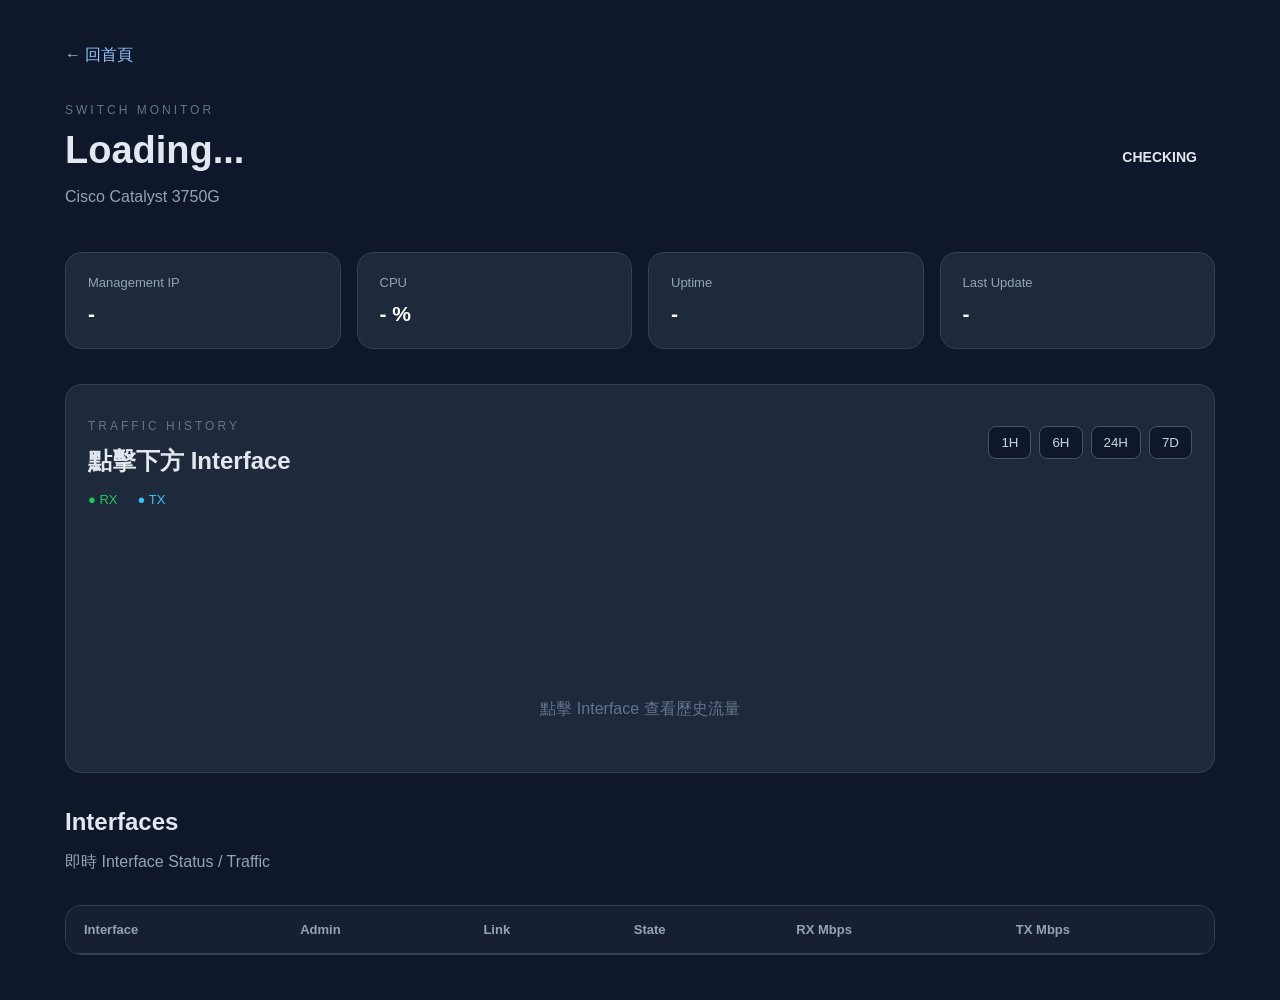
==== templates/monitor.html @ f127161b "Initial Cisco monitor version" ====
<!DOCTYPE html>

<html lang="zh-Hant">

<head>

    <meta charset="UTF-8">

    <meta
        name="viewport"
        content="width=device-width, initial-scale=1.0"
    >

    <title>
        Cisco Monitor
    </title>

    <link
        rel="stylesheet"
        href="/static/style.css"
    >

</head>


<body>

<div class="container">


    <!-- ====================================================
         Back
         ==================================================== -->

    <a
        class="back-link"
        href="/"
    >
        ← 回首頁
    </a>



    <!-- ====================================================
         Switch Header
         ==================================================== -->

    <div class="monitor-header">

        <div>

            <p class="small-title">
                SWITCH MONITOR
            </p>

            <h1 id="hostname">
                Loading...
            </h1>

            <p>
                Cisco Catalyst 3750G
            </p>

        </div>


        <div
            id="status"
            class="status-badge"
        >
            CHECKING
        </div>

    </div>



    <!-- ====================================================
         Switch Metrics
         ==================================================== -->

    <div class="metrics">


        <div class="metric-card">

            <span>
                Management IP
            </span>

            <strong id="ip">
                -
            </strong>

        </div>


        <div class="metric-card">

            <span>
                CPU
            </span>

            <strong>

                <span id="cpu">
                    -
                </span>

                %

            </strong>

        </div>


        <div class="metric-card">

            <span>
                Uptime
            </span>

            <strong id="uptime">
                -
            </strong>

        </div>


        <div class="metric-card">

            <span>
                Last Update
            </span>

            <strong id="last-update">
                -
            </strong>

        </div>


    </div>



    <!-- ====================================================
         Traffic History
         ==================================================== -->

    <div class="chart-card">


        <div class="chart-header">


            <div>

                <p class="small-title">
                    TRAFFIC HISTORY
                </p>

                <h2 id="chart-interface">

                    點擊下方 Interface

                </h2>

            </div>


            <div class="range-buttons">

                <button
                    onclick="changeRange(3600)"
                >
                    1H
                </button>

                <button
                    onclick="changeRange(21600)"
                >
                    6H
                </button>

                <button
                    onclick="changeRange(86400)"
                >
                    24H
                </button>

                <button
                    onclick="changeRange(604800)"
                >
                    7D
                </button>

            </div>


        </div>



        <div class="chart-legend">

            <span class="legend-rx">
                ● RX
            </span>

            <span class="legend-tx">
                ● TX
            </span>

        </div>



        <canvas
            id="traffic-chart"
        ></canvas>


        <div
            id="chart-message"
            class="chart-message"
        >
            點擊 Interface 查看歷史流量
        </div>


    </div>



    <!-- ====================================================
         Interface
         ==================================================== -->

    <div class="section-header">

        <div>

            <h2>
                Interfaces
            </h2>

            <p>
                即時 Interface Status / Traffic
            </p>

        </div>

    </div>



    <div class="interface-card">

        <table>

            <thead>

                <tr>

                    <th>
                        Interface
                    </th>

                    <th>
                        Admin
                    </th>

                    <th>
                        Link
                    </th>

                    <th>
                        State
                    </th>

                    <th>
                        RX Mbps
                    </th>

                    <th>
                        TX Mbps
                    </th>

                </tr>

            </thead>


            <tbody id="interface-table">

            </tbody>

        </table>

    </div>


</div>



<script>


// ============================================================
// 目前選擇的 Interface
// ============================================================

let selectedInterfaceIndex = null;

let selectedInterfaceName = null;


// 預設圖表看最近 1 小時
let selectedRange = 3600;


// ============================================================
// Monitor Update
// ============================================================

async function updateMonitor() {

    try {

        const response =
            await fetch(
                "/api/monitor"
            );


        if (!response.ok) {

            throw new Error(
                "Monitor API failed"
            );

        }


        const data =
            await response.json();


        const sw =
            data.switch;


        // ----------------------------------------------------
        // Switch 基本資料
        // ----------------------------------------------------

        document
            .getElementById(
                "hostname"
            )
            .textContent =
                sw.hostname
                ?? "Unknown";


        document
            .getElementById(
                "ip"
            )
            .textContent =
                sw.ip
                ?? "-";


        document
            .getElementById(
                "cpu"
            )
            .textContent =
                sw.cpu
                ?? "-";


        document
            .getElementById(
                "uptime"
            )
            .textContent =
                sw.uptime
                ?? "-";


        // ----------------------------------------------------
        // Last Update
        // ----------------------------------------------------

        if (data.last_update) {

            document
                .getElementById(
                    "last-update"
                )
                .textContent =
                    new Date(
                        data.last_update
                        * 1000
                    )
                    .toLocaleTimeString();

        }


        // ----------------------------------------------------
        // Switch Status
        // ----------------------------------------------------

        const switchStatus =
            document
            .getElementById(
                "status"
            );


        if (sw.online) {

            switchStatus.textContent =
                "ONLINE";

            switchStatus.className =
                "status-badge online-badge";

        }

        else {

            switchStatus.textContent =
                "OFFLINE";

            switchStatus.className =
                "status-badge offline-badge";

        }


        // ----------------------------------------------------
        // Interface Table
        // ----------------------------------------------------

        const table =
            document
            .getElementById(
                "interface-table"
            );


        table.innerHTML =
            "";


        data.interfaces.forEach(
            function(interface) {


                const row =
                    document.createElement(
                        "tr"
                    );


                row.className =
                    "clickable-row";


                // 點擊 Port
                row.onclick =
                    function() {

                        selectedInterfaceIndex =
                            interface.index;


                        selectedInterfaceName =
                            interface.name;


                        loadHistory();

                    };


                // Interface
                addCell(
                    row,
                    interface.name
                );


                // Admin
                const adminCell =
                    addCell(
                        row,
                        interface.admin_status
                    );


                if (
                    interface.admin_status
                    === "UP"
                ) {

                    adminCell.className =
                        "interface-up";

                }

                else {

                    adminCell.className =
                        "interface-down";

                }


                // Link
                const linkCell =
                    addCell(
                        row,
                        interface.oper_status
                    );


                if (
                    interface.oper_status
                    === "UP"
                ) {

                    linkCell.className =
                        "interface-up";

                }

                else {

                    linkCell.className =
                        "interface-down";

                }


                // State
                const stateCell =
                    addCell(
                        row,
                        interface.state
                    );


                if (
                    interface.state
                    === "ONLINE"
                ) {

                    stateCell.className =
                        "interface-up";

                }

                else if (
                    interface.state
                    === "SHUTDOWN"
                ) {

                    stateCell.className =
                        "interface-shutdown";

                }

                else {

                    stateCell.className =
                        "interface-nolink";

                }


                // RX
                addCell(
                    row,
                    Number(
                        interface.rx_mbps
                    ).toFixed(3)
                );


                // TX
                addCell(
                    row,
                    Number(
                        interface.tx_mbps
                    ).toFixed(3)
                );


                table.appendChild(
                    row
                );

            }
        );

    }

    catch (error) {

        console.error(
            "Monitor Error:",
            error
        );

    }

}


// ============================================================
// Add Cell
// ============================================================

function addCell(
    row,
    value
) {

    const cell =
        document.createElement(
            "td"
        );


    cell.textContent =
        value;


    row.appendChild(
        cell
    );


    return cell;
}


// ============================================================
// Change History Range
// ============================================================

function changeRange(
    seconds
) {

    selectedRange =
        seconds;


    if (
        selectedInterfaceIndex
        !== null
    ) {

        loadHistory();

    }

}


// ============================================================
// Load History
// ============================================================

async function loadHistory() {

    if (
        selectedInterfaceIndex
        === null
    ) {

        return;

    }


    try {

        document
            .getElementById(
                "chart-interface"
            )
            .textContent =
                selectedInterfaceName;


        const response =
            await fetch(
                "/api/history/"
                +
                selectedInterfaceIndex
                +
                "?seconds="
                +
                selectedRange
            );


        const data =
            await response.json();


        drawTrafficChart(
            data.history
        );

    }

    catch (error) {

        console.error(
            "History Error:",
            error
        );

    }

}


// ============================================================
// Draw Traffic Chart
// ============================================================

function drawTrafficChart(
    history
) {

    const canvas =
        document.getElementById(
            "traffic-chart"
        );


    const container =
        canvas.parentElement;


    // Retina / 高解析度畫布
    const pixelRatio =
        window.devicePixelRatio
        || 1;


    const width =
        container.clientWidth
        - 40;


    const height =
        320;


    canvas.width =
        width
        * pixelRatio;


    canvas.height =
        height
        * pixelRatio;


    canvas.style.width =
        width
        + "px";


    canvas.style.height =
        height
        + "px";


    const ctx =
        canvas.getContext(
            "2d"
        );


    ctx.scale(
        pixelRatio,
        pixelRatio
    );


    ctx.clearRect(
        0,
        0,
        width,
        height
    );


    const message =
        document.getElementById(
            "chart-message"
        );


    if (
        history.length
        < 2
    ) {

        message.style.display =
            "block";


        message.textContent =
            "目前歷史資料不足，稍等一下再看看。";


        return;

    }


    message.style.display =
        "none";


    // --------------------------------------------------------
    // Chart 尺寸
    // --------------------------------------------------------

    const paddingLeft =
        60;


    const paddingRight =
        20;


    const paddingTop =
        25;


    const paddingBottom =
        45;


    const chartWidth =
        width
        -
        paddingLeft
        -
        paddingRight;


    const chartHeight =
        height
        -
        paddingTop
        -
        paddingBottom;


    // --------------------------------------------------------
    // 最大 Mbps
    // --------------------------------------------------------

    let maxValue =
        0;


    history.forEach(
        function(point) {

            maxValue =
                Math.max(
                    maxValue,
                    point.rx_mbps,
                    point.tx_mbps
                );

        }
    );


    // 最低 Y Scale = 1 Mbps
    if (maxValue < 1) {

        maxValue = 1;

    }


    // 留 10% 上方空間
    maxValue =
        maxValue
        * 1.1;


    // --------------------------------------------------------
    // 背景 Grid
    // --------------------------------------------------------

    ctx.strokeStyle =
        "#334155";


    ctx.lineWidth =
        1;


    ctx.fillStyle =
        "#94a3b8";


    ctx.font =
        "12px Arial";


    const gridLines =
        5;


    for (
        let i = 0;
        i <= gridLines;
        i++
    ) {

        const y =
            paddingTop
            +
            (
                chartHeight
                /
                gridLines
            )
            *
            i;


        ctx.beginPath();


        ctx.moveTo(
            paddingLeft,
            y
        );


        ctx.lineTo(
            width
            -
            paddingRight,
            y
        );


        ctx.stroke();


        const value =
            maxValue
            -
            (
                maxValue
                /
                gridLines
            )
            *
            i;


        ctx.fillText(
            value.toFixed(2)
            + " Mbps",

            5,

            y + 4
        );

    }


    // --------------------------------------------------------
    // X Axis 時間
    // --------------------------------------------------------

    const timeLabels =
        5;


    for (
        let i = 0;
        i < timeLabels;
        i++
    ) {

        const historyIndex =
            Math.floor(
                (
                    history.length
                    - 1
                )
                *
                i
                /
                (
                    timeLabels
                    - 1
                )
            );


        const point =
            history[
                historyIndex
            ];


        const x =
            paddingLeft
            +
            (
                chartWidth
                *
                i
                /
                (
                    timeLabels
                    - 1
                )
            );


        const time =
            new Date(
                point.timestamp
                * 1000
            )
            .toLocaleTimeString(
                [],
                {
                    hour:
                        "2-digit",

                    minute:
                        "2-digit"
                }
            );


        ctx.fillText(
            time,

            x - 18,

            height - 15
        );

    }


    // --------------------------------------------------------
    // RX
    // --------------------------------------------------------

    drawLine(
        ctx,

        history,

        "rx_mbps",

        maxValue,

        chartWidth,

        chartHeight,

        paddingLeft,

        paddingTop,

        "#22c55e"
    );


    // --------------------------------------------------------
    // TX
    // --------------------------------------------------------

    drawLine(
        ctx,

        history,

        "tx_mbps",

        maxValue,

        chartWidth,

        chartHeight,

        paddingLeft,

        paddingTop,

        "#38bdf8"
    );

}


// ============================================================
// Draw Line
// ============================================================

function drawLine(
    ctx,
    history,
    key,
    maxValue,
    chartWidth,
    chartHeight,
    paddingLeft,
    paddingTop,
    color
) {

    ctx.beginPath();


    ctx.strokeStyle =
        color;


    ctx.lineWidth =
        2;


    history.forEach(
        function(
            point,
            index
        ) {

            const x =
                paddingLeft
                +
                (
                    index
                    /
                    (
                        history.length
                        - 1
                    )
                )
                *
                chartWidth;


            const y =
                paddingTop
                +
                chartHeight
                -
                (
                    point[key]
                    /
                    maxValue
                )
                *
                chartHeight;


            if (index === 0) {

                ctx.moveTo(
                    x,
                    y
                );

            }

            else {

                ctx.lineTo(
                    x,
                    y
                );

            }

        }
    );


    ctx.stroke();

}


// ============================================================
// Start
// ============================================================

updateMonitor();


// Monitor 每 5 秒刷新
setInterval(
    updateMonitor,
    5000
);


// 如果已經選 Port
// 每 30 秒更新歷史圖
setInterval(
    function() {

        if (
            selectedInterfaceIndex
            !== null
        ) {

            loadHistory();

        }

    },

    30000
);


</script>


</body>

</html>
---- static/style.css ----
* {
    box-sizing: border-box;
}


body {

    margin: 0;

    font-family:
        Arial,
        "Noto Sans TC",
        sans-serif;

    background:
        #0f172a;

    color:
        #e2e8f0;
}


.container {

    max-width:
        1200px;

    margin:
        0 auto;

    padding:
        45px 25px;
}


h1 {

    margin:
        5px 0;

    font-size:
        38px;
}


h2 {

    margin:
        0;
}


p {

    color:
        #94a3b8;
}


a {

    color:
        #93c5fd;

    text-decoration:
        none;
}


.small-title {

    font-size:
        12px;

    letter-spacing:
        3px;

    color:
        #64748b;
}


.back-link {

    display:
        inline-block;

    margin-bottom:
        25px;
}


/* ==========================================================
   Home Cards
   ========================================================== */


.header {

    margin-bottom:
        40px;
}


.cards {

    display:
        grid;

    grid-template-columns:
        repeat(
            auto-fit,
            minmax(
                250px,
                1fr
            )
        );

    gap:
        20px;
}


.card {

    background:
        #1e293b;

    border:
        1px solid #334155;

    border-radius:
        18px;

    padding:
        26px;

    color:
        white;

    transition:
        0.2s;
}


.card:hover {

    transform:
        translateY(-4px);

    border-color:
        #64748b;
}


.card-icon {

    font-size:
        30px;

    margin-bottom:
        15px;
}


.card span {

    color:
        #93c5fd;

    font-size:
        14px;
}


.disabled {

    opacity:
        0.5;

    pointer-events:
        none;
}


/* ==========================================================
   Monitor Header
   ========================================================== */


.monitor-header {

    display:
        flex;

    justify-content:
        space-between;

    align-items:
        center;

    margin-bottom:
        30px;
}


.status-badge {

    padding:
        10px 18px;

    border-radius:
        999px;

    font-weight:
        bold;

    font-size:
        14px;
}


.online-badge {

    background:
        #064e3b;

    color:
        #86efac;
}


.offline-badge {

    background:
        #7f1d1d;

    color:
        #fecaca;
}


/* ==========================================================
   Metric Cards
   ========================================================== */


.metrics {

    display:
        grid;

    grid-template-columns:
        repeat(
            auto-fit,
            minmax(
                200px,
                1fr
            )
        );

    gap:
        16px;

    margin-bottom:
        35px;
}


.metric-card {

    padding:
        22px;

    background:
        #1e293b;

    border:
        1px solid #334155;

    border-radius:
        16px;
}


.metric-card > span {

    display:
        block;

    color:
        #94a3b8;

    font-size:
        13px;

    margin-bottom:
        12px;
}


.metric-card strong {

    font-size:
        21px;

    color:
        white;
}


/* ==========================================================
   Chart
   ========================================================== */


.chart-card {

    background:
        #1e293b;

    border:
        1px solid #334155;

    border-radius:
        16px;

    padding:
        22px;

    margin-bottom:
        35px;

    overflow:
        hidden;
}


.chart-header {

    display:
        flex;

    justify-content:
        space-between;

    align-items:
        center;

    gap:
        20px;

    margin-bottom:
        15px;
}


.range-buttons {

    display:
        flex;

    gap:
        8px;
}


.range-buttons button {

    border:
        1px solid #475569;

    background:
        #0f172a;

    color:
        #cbd5e1;

    padding:
        8px 12px;

    border-radius:
        8px;

    cursor:
        pointer;

    transition:
        0.15s;
}


.range-buttons button:hover {

    background:
        #334155;
}


.chart-legend {

    display:
        flex;

    gap:
        20px;

    margin-bottom:
        12px;

    font-size:
        13px;
}


.legend-rx {

    color:
        #22c55e;
}


.legend-tx {

    color:
        #38bdf8;
}


#traffic-chart {

    display:
        block;

    max-width:
        100%;
}


.chart-message {

    color:
        #64748b;

    text-align:
        center;

    padding:
        30px;
}


/* ==========================================================
   Interface Header
   ========================================================== */


.section-header {

    display:
        flex;

    justify-content:
        space-between;

    align-items:
        center;

    margin-bottom:
        16px;
}


/* ==========================================================
   Interface Table
   ========================================================== */


.interface-card {

    background:
        #1e293b;

    border:
        1px solid #334155;

    border-radius:
        16px;

    overflow-x:
        auto;
}


table {

    width:
        100%;

    min-width:
        760px;

    border-collapse:
        collapse;
}


th {

    text-align:
        left;

    color:
        #94a3b8;

    padding:
        16px 18px;

    background:
        #172033;

    border-bottom:
        1px solid #334155;

    font-size:
        13px;
}


td {

    padding:
        14px 18px;

    border-bottom:
        1px solid #334155;
}


tbody tr {

    transition:
        background 0.15s;
}


tbody tr:hover {

    background:
        #334155;
}


tbody tr:last-child td {

    border-bottom:
        none;
}


.clickable-row {

    cursor:
        pointer;
}


/* ==========================================================
   Interface Status
   ========================================================== */


.interface-up {

    color:
        #22c55e;

    font-weight:
        bold;
}


.interface-down {

    color:
        #ef4444;

    font-weight:
        bold;
}


.interface-nolink {

    color:
        #f59e0b;

    font-weight:
        bold;
}


.interface-shutdown {

    color:
        #ef4444;

    font-weight:
        bold;
}


/* ==========================================================
   Mobile
   ========================================================== */


@media (
    max-width: 700px
) {

    .container {

        padding:
            30px 15px;
    }


    h1 {

        font-size:
            29px;
    }


    .monitor-header {

        flex-direction:
            column;

        align-items:
            flex-start;

        gap:
            15px;
    }


    .chart-header {

        flex-direction:
            column;

        align-items:
            flex-start;
    }


    .section-header {

        flex-direction:
            column;

        align-items:
            flex-start;
    }

}
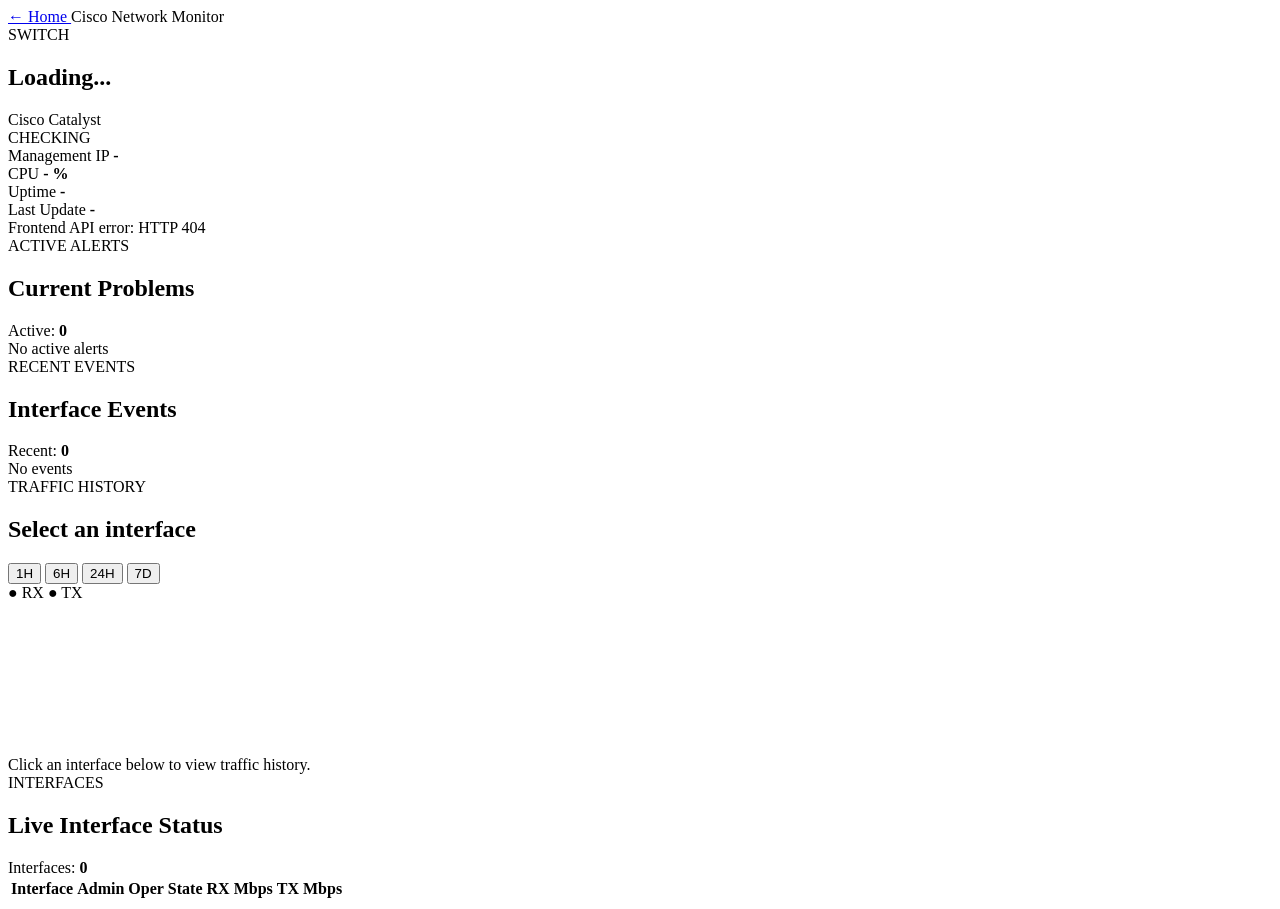
==== commit 98a6af1d: "alert-v2" ====
--- a/templates/monitor.html
+++ b/templates/monitor.html
@@ -12,12 +12,19 @@
     >
 
     <title>
-        Cisco Monitor
+        Cisco Network Monitor
     </title>
+
+
+    <!--
+        Monitor 使用獨立 CSS。
+
+        不碰首頁原本的 style.css。
+    -->
 
     <link
         rel="stylesheet"
-        href="/static/style.css"
+        href="/static/monitor.css"
     >
 
 </head>
@@ -29,15 +36,20 @@
 
 
     <!-- ====================================================
-         Back
+         Navigation
          ==================================================== -->
 
-    <a
-        class="back-link"
-        href="/"
-    >
-        ← 回首頁
-    </a>
+    <div class="top-nav">
+
+        <a href="/">
+            ← Home
+        </a>
+
+        <span>
+            Cisco Network Monitor
+        </span>
+
+    </div>
 
 
 
@@ -45,33 +57,33 @@
          Switch Header
          ==================================================== -->
 
-    <div class="monitor-header">
+    <section class="switch-header">
 
         <div>
 
-            <p class="small-title">
-                SWITCH MONITOR
-            </p>
+            <div class="eyebrow">
+                SWITCH
+            </div>
 
             <h1 id="hostname">
                 Loading...
             </h1>
 
-            <p>
-                Cisco Catalyst 3750G
-            </p>
+            <div id="switch-model">
+                Cisco Catalyst
+            </div>
 
         </div>
 
 
         <div
-            id="status"
-            class="status-badge"
+            id="switch-status"
+            class="status-badge status-checking"
         >
             CHECKING
         </div>
 
-    </div>
+    </section>
 
 
 
@@ -79,8 +91,7 @@
          Switch Metrics
          ==================================================== -->
 
-    <div class="metrics">
-
+    <section class="metrics-grid">
 
         <div class="metric-card">
 
@@ -88,7 +99,7 @@
                 Management IP
             </span>
 
-            <strong id="ip">
+            <strong id="switch-ip">
                 -
             </strong>
 
@@ -103,7 +114,7 @@
 
             <strong>
 
-                <span id="cpu">
+                <span id="switch-cpu">
                     -
                 </span>
 
@@ -120,7 +131,7 @@
                 Uptime
             </span>
 
-            <strong id="uptime">
+            <strong id="switch-uptime">
                 -
             </strong>
 
@@ -139,8 +150,114 @@
 
         </div>
 
-
+    </section>
+
+
+
+    <!-- ====================================================
+         Backend Error
+         ==================================================== -->
+
+    <div
+        id="backend-error"
+        class="backend-error hidden"
+    >
     </div>
+
+
+
+    <!-- ====================================================
+         Active Alerts
+         ==================================================== -->
+
+    <section class="panel">
+
+        <div class="panel-header">
+
+            <div>
+
+                <div class="eyebrow">
+                    ACTIVE ALERTS
+                </div>
+
+                <h2>
+                    Current Problems
+                </h2>
+
+            </div>
+
+
+            <div class="count-badge">
+
+                Active:
+
+                <strong id="alert-count">
+                    0
+                </strong>
+
+            </div>
+
+        </div>
+
+
+        <div
+            id="alerts-list"
+            class="alerts-grid"
+        >
+
+            <div class="empty-state">
+                No active alerts
+            </div>
+
+        </div>
+
+    </section>
+
+
+
+    <!-- ====================================================
+         Recent Events
+         ==================================================== -->
+
+    <section class="panel">
+
+        <div class="panel-header">
+
+            <div>
+
+                <div class="eyebrow">
+                    RECENT EVENTS
+                </div>
+
+                <h2>
+                    Interface Events
+                </h2>
+
+            </div>
+
+
+            <div class="count-badge">
+
+                Recent:
+
+                <strong id="event-count">
+                    0
+                </strong>
+
+            </div>
+
+        </div>
+
+
+        <div id="events-list">
+
+            <div class="empty-state">
+                No events
+            </div>
+
+        </div>
+
+    </section>
 
 
 
@@ -148,22 +265,18 @@
          Traffic History
          ==================================================== -->
 
-    <div class="chart-card">
-
-
-        <div class="chart-header">
-
+    <section class="panel">
+
+        <div class="panel-header">
 
             <div>
 
-                <p class="small-title">
+                <div class="eyebrow">
                     TRAFFIC HISTORY
-                </p>
+                </div>
 
                 <h2 id="chart-interface">
-
-                    點擊下方 Interface
-
+                    Select an interface
                 </h2>
 
             </div>
@@ -197,108 +310,121 @@
 
             </div>
 
-
         </div>
 
 
-
         <div class="chart-legend">
 
-            <span class="legend-rx">
+            <span class="rx-label">
                 ● RX
             </span>
 
-            <span class="legend-tx">
+            <span class="tx-label">
                 ● TX
             </span>
 
         </div>
 
 
-
-        <canvas
-            id="traffic-chart"
-        ></canvas>
-
-
-        <div
-            id="chart-message"
-            class="chart-message"
-        >
-            點擊 Interface 查看歷史流量
+        <div class="chart-wrapper">
+
+            <canvas id="traffic-chart">
+            </canvas>
+
+
+            <div
+                id="chart-message"
+                class="chart-message"
+            >
+                Click an interface below to view traffic history.
+            </div>
+
         </div>
 
-
-    </div>
+    </section>
 
 
 
     <!-- ====================================================
-         Interface
+         Interfaces
          ==================================================== -->
 
-    <div class="section-header">
-
-        <div>
-
-            <h2>
-                Interfaces
-            </h2>
-
-            <p>
-                即時 Interface Status / Traffic
-            </p>
+    <section class="panel">
+
+        <div class="panel-header">
+
+            <div>
+
+                <div class="eyebrow">
+                    INTERFACES
+                </div>
+
+                <h2>
+                    Live Interface Status
+                </h2>
+
+            </div>
+
+
+            <div class="count-badge">
+
+                Interfaces:
+
+                <strong id="interface-count">
+                    0
+                </strong>
+
+            </div>
 
         </div>
 
-    </div>
-
-
-
-    <div class="interface-card">
-
-        <table>
-
-            <thead>
-
-                <tr>
-
-                    <th>
-                        Interface
-                    </th>
-
-                    <th>
-                        Admin
-                    </th>
-
-                    <th>
-                        Link
-                    </th>
-
-                    <th>
-                        State
-                    </th>
-
-                    <th>
-                        RX Mbps
-                    </th>
-
-                    <th>
-                        TX Mbps
-                    </th>
-
-                </tr>
-
-            </thead>
-
-
-            <tbody id="interface-table">
-
-            </tbody>
-
-        </table>
-
-    </div>
+
+        <div class="table-wrapper">
+
+            <table>
+
+                <thead>
+
+                    <tr>
+
+                        <th>
+                            Interface
+                        </th>
+
+                        <th>
+                            Admin
+                        </th>
+
+                        <th>
+                            Oper
+                        </th>
+
+                        <th>
+                            State
+                        </th>
+
+                        <th>
+                            RX Mbps
+                        </th>
+
+                        <th>
+                            TX Mbps
+                        </th>
+
+                    </tr>
+
+                </thead>
+
+
+                <tbody id="interface-table">
+
+                </tbody>
+
+            </table>
+
+        </div>
+
+    </section>
 
 
 </div>
@@ -309,328 +435,678 @@
 
 
 // ============================================================
-// 目前選擇的 Interface
+// Current UI State
 // ============================================================
 
 let selectedInterfaceIndex = null;
 
 let selectedInterfaceName = null;
 
-
-// 預設圖表看最近 1 小時
 let selectedRange = 3600;
 
 
 // ============================================================
-// Monitor Update
-// ============================================================
-
-async function updateMonitor() {
-
-    try {
-
-        const response =
-            await fetch(
-                "/api/monitor"
-            );
-
-
-        if (!response.ok) {
-
-            throw new Error(
-                "Monitor API failed"
-            );
-
-        }
-
-
-        const data =
-            await response.json();
-
-
-        const sw =
-            data.switch;
-
-
-        // ----------------------------------------------------
-        // Switch 基本資料
-        // ----------------------------------------------------
+// HTML Helper
+// ============================================================
+
+function createElement(
+    tag,
+    className = null,
+    text = null
+) {
+
+    const element =
+        document.createElement(
+            tag
+        );
+
+
+    if (className) {
+
+        element.className =
+            className;
+
+    }
+
+
+    if (text !== null) {
+
+        element.textContent =
+            text;
+
+    }
+
+
+    return element;
+
+}
+
+
+// ============================================================
+// Duration
+//
+// seconds -> HH:MM:SS
+// ============================================================
+
+function formatDuration(
+    totalSeconds
+) {
+
+    totalSeconds =
+        Math.max(
+            0,
+            Math.floor(
+                totalSeconds
+            )
+        );
+
+
+    const hours =
+        Math.floor(
+            totalSeconds
+            /
+            3600
+        );
+
+
+    const minutes =
+        Math.floor(
+            (
+                totalSeconds
+                %
+                3600
+            )
+            /
+            60
+        );
+
+
+    const seconds =
+        totalSeconds
+        %
+        60;
+
+
+    return (
+        String(
+            hours
+        ).padStart(
+            2,
+            "0"
+        )
+        +
+        ":"
+        +
+        String(
+            minutes
+        ).padStart(
+            2,
+            "0"
+        )
+        +
+        ":"
+        +
+        String(
+            seconds
+        ).padStart(
+            2,
+            "0"
+        )
+    );
+
+}
+
+
+// ============================================================
+// Render Switch
+// ============================================================
+
+function renderSwitch(
+    data
+) {
+
+    const sw =
+        data.switch
+        ??
+        {};
+
+
+    document
+        .getElementById(
+            "hostname"
+        )
+        .textContent =
+            sw.hostname
+            ??
+            "Unknown";
+
+
+    document
+        .getElementById(
+            "switch-ip"
+        )
+        .textContent =
+            sw.ip
+            ??
+            "-";
+
+
+    document
+        .getElementById(
+            "switch-cpu"
+        )
+        .textContent =
+            sw.cpu
+            ??
+            "-";
+
+
+    document
+        .getElementById(
+            "switch-uptime"
+        )
+        .textContent =
+            sw.uptime
+            ??
+            "-";
+
+
+    // ========================================================
+    // Last Update
+    // ========================================================
+
+    if (data.last_update) {
 
         document
             .getElementById(
-                "hostname"
+                "last-update"
             )
             .textContent =
-                sw.hostname
-                ?? "Unknown";
-
-
-        document
-            .getElementById(
-                "ip"
+                new Date(
+                    data.last_update
+                    *
+                    1000
+                )
+                .toLocaleString();
+
+    }
+
+
+    // ========================================================
+    // ONLINE / OFFLINE
+    // ========================================================
+
+    const status =
+        document.getElementById(
+            "switch-status"
+        );
+
+
+    if (sw.online) {
+
+        status.textContent =
+            "ONLINE";
+
+        status.className =
+            "status-badge status-online";
+
+    }
+
+    else {
+
+        status.textContent =
+            "OFFLINE";
+
+        status.className =
+            "status-badge status-offline";
+
+    }
+
+
+    // ========================================================
+    // Backend Poll Error
+    // ========================================================
+
+    const backendError =
+        document.getElementById(
+            "backend-error"
+        );
+
+
+    if (data.last_error) {
+
+        backendError.textContent =
+            "Backend poll error: "
+            +
+            data.last_error;
+
+        backendError.classList.remove(
+            "hidden"
+        );
+
+    }
+
+    else {
+
+        backendError.textContent =
+            "";
+
+        backendError.classList.add(
+            "hidden"
+        );
+
+    }
+
+}
+
+
+// ============================================================
+// Render Alerts
+// ============================================================
+
+function renderAlerts(
+    alerts
+) {
+
+    const list =
+        document.getElementById(
+            "alerts-list"
+        );
+
+
+    const count =
+        document.getElementById(
+            "alert-count"
+        );
+
+
+    count.textContent =
+        alerts.length;
+
+
+    list.innerHTML =
+        "";
+
+
+    if (
+        alerts.length === 0
+    ) {
+
+        list.appendChild(
+            createElement(
+                "div",
+                "empty-state",
+                "No active alerts"
             )
-            .textContent =
-                sw.ip
-                ?? "-";
-
-
-        document
-            .getElementById(
-                "cpu"
+        );
+
+        return;
+
+    }
+
+
+    alerts.forEach(
+        function(alert) {
+
+
+            const card =
+                createElement(
+                    "div",
+                    "alert-card"
+                );
+
+
+            if (
+                alert.severity
+                ===
+                "CRITICAL"
+            ) {
+
+                card.classList.add(
+                    "alert-critical"
+                );
+
+            }
+
+            else if (
+                alert.severity
+                ===
+                "WARNING"
+            ) {
+
+                card.classList.add(
+                    "alert-warning"
+                );
+
+            }
+
+            else {
+
+                card.classList.add(
+                    "alert-info"
+                );
+
+            }
+
+
+            // =================================================
+            // Top
+            // =================================================
+
+            const top =
+                createElement(
+                    "div",
+                    "alert-card-top"
+                );
+
+
+            const severity =
+                createElement(
+                    "span",
+                    "severity-badge",
+                    alert.severity
+                );
+
+
+            severity.classList.add(
+                "severity-"
+                +
+                alert.severity
+                    .toLowerCase()
+            );
+
+
+            const duration =
+                createElement(
+                    "span",
+                    "alert-duration",
+
+                    "Down for "
+                    +
+                    formatDuration(
+                        Date.now()
+                        /
+                        1000
+                        -
+                        alert.created_at
+                    )
+                );
+
+
+            top.appendChild(
+                severity
+            );
+
+
+            top.appendChild(
+                duration
+            );
+
+
+            // =================================================
+            // Name
+            // =================================================
+
+            const name =
+                createElement(
+                    "h3",
+                    null,
+                    alert.interface_name
+                );
+
+
+            // =================================================
+            // Description
+            // =================================================
+
+            const description =
+                createElement(
+                    "p",
+                    "alert-description",
+
+                    alert.description
+                    ??
+                    "No description"
+                );
+
+
+            // =================================================
+            // Type
+            // =================================================
+
+            const type =
+                createElement(
+                    "div",
+                    "alert-type",
+                    alert.alert_type
+                );
+
+
+            card.appendChild(
+                top
+            );
+
+
+            card.appendChild(
+                name
+            );
+
+
+            card.appendChild(
+                description
+            );
+
+
+            card.appendChild(
+                type
+            );
+
+
+            list.appendChild(
+                card
+            );
+
+        }
+    );
+
+}
+
+
+// ============================================================
+// Render Events
+// ============================================================
+
+function renderEvents(
+    events
+) {
+
+    const list =
+        document.getElementById(
+            "events-list"
+        );
+
+
+    document
+        .getElementById(
+            "event-count"
+        )
+        .textContent =
+            events.length;
+
+
+    list.innerHTML =
+        "";
+
+
+    if (
+        events.length === 0
+    ) {
+
+        list.appendChild(
+            createElement(
+                "div",
+                "empty-state",
+                "No events"
             )
-            .textContent =
-                sw.cpu
-                ?? "-";
-
-
-        document
-            .getElementById(
-                "uptime"
-            )
-            .textContent =
-                sw.uptime
-                ?? "-";
-
-
-        // ----------------------------------------------------
-        // Last Update
-        // ----------------------------------------------------
-
-        if (data.last_update) {
-
-            document
-                .getElementById(
-                    "last-update"
+        );
+
+        return;
+
+    }
+
+
+    events.forEach(
+        function(event) {
+
+
+            const item =
+                createElement(
+                    "div",
+                    "event-item"
+                );
+
+
+            // =================================================
+            // Indicator
+            // =================================================
+
+            const indicator =
+                createElement(
+                    "span",
+                    "event-indicator",
+                    "●"
+                );
+
+
+            if (
+                event.event_type
+                ===
+                "LINK_DOWN"
+            ) {
+
+                indicator.classList.add(
+                    "event-down"
+                );
+
+            }
+
+            else if (
+                event.event_type
+                ===
+                "LINK_UP"
+            ) {
+
+                indicator.classList.add(
+                    "event-up"
+                );
+
+            }
+
+            else {
+
+                indicator.classList.add(
+                    "event-other"
+                );
+
+            }
+
+
+            // =================================================
+            // Content
+            // =================================================
+
+            const content =
+                createElement(
+                    "div",
+                    "event-content"
+                );
+
+
+            const top =
+                createElement(
+                    "div",
+                    "event-top"
+                );
+
+
+            top.appendChild(
+                createElement(
+                    "strong",
+                    null,
+                    event.interface_name
                 )
-                .textContent =
+            );
+
+
+            top.appendChild(
+                createElement(
+                    "span",
+                    "event-type",
+                    event.event_type
+                )
+            );
+
+
+            const bottom =
+                createElement(
+                    "div",
+                    "event-bottom",
+
                     new Date(
-                        data.last_update
-                        * 1000
+                        event.timestamp
+                        *
+                        1000
                     )
-                    .toLocaleTimeString();
+                    .toLocaleString()
+                    +
+                    " | "
+                    +
+                    event.old_status
+                    +
+                    " → "
+                    +
+                    event.new_status
+                );
+
+
+            content.appendChild(
+                top
+            );
+
+
+            content.appendChild(
+                bottom
+            );
+
+
+            item.appendChild(
+                indicator
+            );
+
+
+            item.appendChild(
+                content
+            );
+
+
+            list.appendChild(
+                item
+            );
 
         }
-
-
-        // ----------------------------------------------------
-        // Switch Status
-        // ----------------------------------------------------
-
-        const switchStatus =
-            document
-            .getElementById(
-                "status"
-            );
-
-
-        if (sw.online) {
-
-            switchStatus.textContent =
-                "ONLINE";
-
-            switchStatus.className =
-                "status-badge online-badge";
-
-        }
-
-        else {
-
-            switchStatus.textContent =
-                "OFFLINE";
-
-            switchStatus.className =
-                "status-badge offline-badge";
-
-        }
-
-
-        // ----------------------------------------------------
-        // Interface Table
-        // ----------------------------------------------------
-
-        const table =
-            document
-            .getElementById(
-                "interface-table"
-            );
-
-
-        table.innerHTML =
-            "";
-
-
-        data.interfaces.forEach(
-            function(interface) {
-
-
-                const row =
-                    document.createElement(
-                        "tr"
-                    );
-
-
-                row.className =
-                    "clickable-row";
-
-
-                // 點擊 Port
-                row.onclick =
-                    function() {
-
-                        selectedInterfaceIndex =
-                            interface.index;
-
-
-                        selectedInterfaceName =
-                            interface.name;
-
-
-                        loadHistory();
-
-                    };
-
-
-                // Interface
-                addCell(
-                    row,
-                    interface.name
-                );
-
-
-                // Admin
-                const adminCell =
-                    addCell(
-                        row,
-                        interface.admin_status
-                    );
-
-
-                if (
-                    interface.admin_status
-                    === "UP"
-                ) {
-
-                    adminCell.className =
-                        "interface-up";
-
-                }
-
-                else {
-
-                    adminCell.className =
-                        "interface-down";
-
-                }
-
-
-                // Link
-                const linkCell =
-                    addCell(
-                        row,
-                        interface.oper_status
-                    );
-
-
-                if (
-                    interface.oper_status
-                    === "UP"
-                ) {
-
-                    linkCell.className =
-                        "interface-up";
-
-                }
-
-                else {
-
-                    linkCell.className =
-                        "interface-down";
-
-                }
-
-
-                // State
-                const stateCell =
-                    addCell(
-                        row,
-                        interface.state
-                    );
-
-
-                if (
-                    interface.state
-                    === "ONLINE"
-                ) {
-
-                    stateCell.className =
-                        "interface-up";
-
-                }
-
-                else if (
-                    interface.state
-                    === "SHUTDOWN"
-                ) {
-
-                    stateCell.className =
-                        "interface-shutdown";
-
-                }
-
-                else {
-
-                    stateCell.className =
-                        "interface-nolink";
-
-                }
-
-
-                // RX
-                addCell(
-                    row,
-                    Number(
-                        interface.rx_mbps
-                    ).toFixed(3)
-                );
-
-
-                // TX
-                addCell(
-                    row,
-                    Number(
-                        interface.tx_mbps
-                    ).toFixed(3)
-                );
-
-
-                table.appendChild(
-                    row
-                );
-
-            }
-        );
-
-    }
-
-    catch (error) {
-
-        console.error(
-            "Monitor Error:",
-            error
-        );
-
-    }
+    );
 
 }
 
 
 // ============================================================
-// Add Cell
-// ============================================================
-
-function addCell(
+// Interface Cell
+// ============================================================
+
+function addTableCell(
     row,
-    value
+    value,
+    className = null
 ) {
 
     const cell =
@@ -643,17 +1119,294 @@
         value;
 
 
+    if (className) {
+
+        cell.className =
+            className;
+
+    }
+
+
     row.appendChild(
         cell
     );
 
 
     return cell;
+
 }
 
 
 // ============================================================
-// Change History Range
+// Render Interfaces
+// ============================================================
+
+function renderInterfaces(
+    interfaces
+) {
+
+    const table =
+        document.getElementById(
+            "interface-table"
+        );
+
+
+    document
+        .getElementById(
+            "interface-count"
+        )
+        .textContent =
+            interfaces.length;
+
+
+    table.innerHTML =
+        "";
+
+
+    interfaces.forEach(
+        function(interface) {
+
+
+            const row =
+                document.createElement(
+                    "tr"
+                );
+
+
+            row.className =
+                "interface-row";
+
+
+            if (
+                selectedInterfaceIndex
+                ===
+                interface.index
+            ) {
+
+                row.classList.add(
+                    "selected-row"
+                );
+
+            }
+
+
+            row.addEventListener(
+                "click",
+                function() {
+
+                    selectedInterfaceIndex =
+                        interface.index;
+
+
+                    selectedInterfaceName =
+                        interface.name;
+
+
+                    loadHistory();
+
+                }
+            );
+
+
+            addTableCell(
+                row,
+                interface.name
+            );
+
+
+            addTableCell(
+                row,
+
+                interface.admin_status,
+
+                interface.admin_status
+                ===
+                "UP"
+                ?
+                "text-up"
+                :
+                "text-down"
+            );
+
+
+            addTableCell(
+                row,
+
+                interface.oper_status,
+
+                interface.oper_status
+                ===
+                "UP"
+                ?
+                "text-up"
+                :
+                "text-down"
+            );
+
+
+            let stateClass =
+                "text-warning";
+
+
+            if (
+                interface.state
+                ===
+                "ONLINE"
+            ) {
+
+                stateClass =
+                    "text-up";
+
+            }
+
+            else if (
+                interface.state
+                ===
+                "SHUTDOWN"
+            ) {
+
+                stateClass =
+                    "text-muted";
+
+            }
+
+
+            addTableCell(
+                row,
+                interface.state,
+                stateClass
+            );
+
+
+            addTableCell(
+                row,
+
+                Number(
+                    interface.rx_mbps
+                    ??
+                    0
+                )
+                .toFixed(
+                    3
+                )
+            );
+
+
+            addTableCell(
+                row,
+
+                Number(
+                    interface.tx_mbps
+                    ??
+                    0
+                )
+                .toFixed(
+                    3
+                )
+            );
+
+
+            table.appendChild(
+                row
+            );
+
+        }
+    );
+
+}
+
+
+// ============================================================
+// Update Monitor
+// ============================================================
+
+async function updateMonitor() {
+
+    try {
+
+        const response =
+            await fetch(
+                "/api/monitor",
+                {
+                    cache:
+                        "no-store"
+                }
+            );
+
+
+        if (!response.ok) {
+
+            throw new Error(
+                "HTTP "
+                +
+                response.status
+            );
+
+        }
+
+
+        const data =
+            await response.json();
+
+
+        renderSwitch(
+            data
+        );
+
+
+        renderAlerts(
+            data.alerts
+            ??
+            []
+        );
+
+
+        renderEvents(
+            data.events
+            ??
+            []
+        );
+
+
+        renderInterfaces(
+            data.interfaces
+            ??
+            []
+        );
+
+    }
+
+    catch (error) {
+
+        console.error(
+            "Monitor API Error:",
+            error
+        );
+
+
+        const backendError =
+            document.getElementById(
+                "backend-error"
+            );
+
+
+        backendError.textContent =
+            "Frontend API error: "
+            +
+            error.message;
+
+
+        backendError.classList.remove(
+            "hidden"
+        );
+
+    }
+
+}
+
+
+// ============================================================
+// History Range
 // ============================================================
 
 function changeRange(
@@ -666,7 +1419,8 @@
 
     if (
         selectedInterfaceIndex
-        !== null
+        !==
+        null
     ) {
 
         loadHistory();
@@ -684,7 +1438,8 @@
 
     if (
         selectedInterfaceIndex
-        === null
+        ===
+        null
     ) {
 
         return;
@@ -692,15 +1447,15 @@
     }
 
 
+    document
+        .getElementById(
+            "chart-interface"
+        )
+        .textContent =
+            selectedInterfaceName;
+
+
     try {
-
-        document
-            .getElementById(
-                "chart-interface"
-            )
-            .textContent =
-                selectedInterfaceName;
-
 
         const response =
             await fetch(
@@ -710,8 +1465,24 @@
                 +
                 "?seconds="
                 +
-                selectedRange
-            );
+                selectedRange,
+
+                {
+                    cache:
+                        "no-store"
+                }
+            );
+
+
+        if (!response.ok) {
+
+            throw new Error(
+                "History HTTP "
+                +
+                response.status
+            );
+
+        }
 
 
         const data =
@@ -720,6 +1491,8 @@
 
         drawTrafficChart(
             data.history
+            ??
+            []
         );
 
     }
@@ -731,13 +1504,23 @@
             error
         );
 
+
+        document
+            .getElementById(
+                "chart-message"
+            )
+            .textContent =
+                "History API error: "
+                +
+                error.message;
+
     }
 
 }
 
 
 // ============================================================
-// Draw Traffic Chart
+// Traffic Chart
 // ============================================================
 
 function drawTrafficChart(
@@ -750,19 +1533,64 @@
         );
 
 
-    const container =
+    const wrapper =
         canvas.parentElement;
 
 
-    // Retina / 高解析度畫布
-    const pixelRatio =
+    const message =
+        document.getElementById(
+            "chart-message"
+        );
+
+
+    if (
+        history.length
+        <
+        2
+    ) {
+
+        message.style.display =
+            "block";
+
+
+        message.textContent =
+            "Not enough history data yet.";
+
+
+        const ctx =
+            canvas.getContext(
+                "2d"
+            );
+
+
+        ctx.clearRect(
+            0,
+            0,
+            canvas.width,
+            canvas.height
+        );
+
+
+        return;
+
+    }
+
+
+    message.style.display =
+        "none";
+
+
+    const ratio =
         window.devicePixelRatio
-        || 1;
+        ||
+        1;
 
 
     const width =
-        container.clientWidth
-        - 40;
+        Math.max(
+            300,
+            wrapper.clientWidth
+        );
 
 
     const height =
@@ -771,22 +1599,26 @@
 
     canvas.width =
         width
-        * pixelRatio;
+        *
+        ratio;
 
 
     canvas.height =
         height
-        * pixelRatio;
+        *
+        ratio;
 
 
     canvas.style.width =
         width
-        + "px";
+        +
+        "px";
 
 
     canvas.style.height =
         height
-        + "px";
+        +
+        "px";
 
 
     const ctx =
@@ -795,9 +1627,13 @@
         );
 
 
-    ctx.scale(
-        pixelRatio,
-        pixelRatio
+    ctx.setTransform(
+        ratio,
+        0,
+        0,
+        ratio,
+        0,
+        0
     );
 
 
@@ -809,153 +1645,121 @@
     );
 
 
-    const message =
-        document.getElementById(
-            "chart-message"
-        );
-
-
-    if (
-        history.length
-        < 2
-    ) {
-
-        message.style.display =
-            "block";
-
-
-        message.textContent =
-            "目前歷史資料不足，稍等一下再看看。";
-
-
-        return;
-
-    }
-
-
-    message.style.display =
-        "none";
-
-
-    // --------------------------------------------------------
-    // Chart 尺寸
-    // --------------------------------------------------------
-
-    const paddingLeft =
-        60;
-
-
-    const paddingRight =
+    const left =
+        62;
+
+
+    const right =
         20;
 
 
-    const paddingTop =
-        25;
-
-
-    const paddingBottom =
+    const top =
+        20;
+
+
+    const bottom =
         45;
 
 
     const chartWidth =
         width
         -
-        paddingLeft
+        left
         -
-        paddingRight;
+        right;
 
 
     const chartHeight =
         height
         -
-        paddingTop
+        top
         -
-        paddingBottom;
-
-
-    // --------------------------------------------------------
-    // 最大 Mbps
-    // --------------------------------------------------------
-
-    let maxValue =
+        bottom;
+
+
+    let maxMbps =
         0;
 
 
     history.forEach(
         function(point) {
 
-            maxValue =
+            maxMbps =
                 Math.max(
-                    maxValue,
-                    point.rx_mbps,
-                    point.tx_mbps
+                    maxMbps,
+
+                    Number(
+                        point.rx_mbps
+                        ??
+                        0
+                    ),
+
+                    Number(
+                        point.tx_mbps
+                        ??
+                        0
+                    )
                 );
 
         }
     );
 
 
-    // 最低 Y Scale = 1 Mbps
-    if (maxValue < 1) {
-
-        maxValue = 1;
-
-    }
-
-
-    // 留 10% 上方空間
-    maxValue =
-        maxValue
-        * 1.1;
-
-
-    // --------------------------------------------------------
-    // 背景 Grid
-    // --------------------------------------------------------
+    // 圖至少顯示到 1 Mbps
+    maxMbps =
+        Math.max(
+            1,
+            maxMbps
+            *
+            1.10
+        );
+
+
+    // ========================================================
+    // Grid
+    // ========================================================
 
     ctx.strokeStyle =
         "#334155";
 
 
+    ctx.fillStyle =
+        "#94a3b8";
+
+
     ctx.lineWidth =
         1;
 
 
-    ctx.fillStyle =
-        "#94a3b8";
-
-
     ctx.font =
-        "12px Arial";
-
-
-    const gridLines =
+        "12px sans-serif";
+
+
+    const gridCount =
         5;
 
 
     for (
         let i = 0;
-        i <= gridLines;
+        i <= gridCount;
         i++
     ) {
 
         const y =
-            paddingTop
+            top
             +
-            (
-                chartHeight
-                /
-                gridLines
-            )
+            chartHeight
             *
-            i;
+            i
+            /
+            gridCount;
 
 
         ctx.beginPath();
 
 
         ctx.moveTo(
-            paddingLeft,
+            left,
             y
         );
 
@@ -963,7 +1767,7 @@
         ctx.lineTo(
             width
             -
-            paddingRight,
+            right,
             y
         );
 
@@ -972,55 +1776,60 @@
 
 
         const value =
-            maxValue
+            maxMbps
             -
-            (
-                maxValue
-                /
-                gridLines
+            maxMbps
+            *
+            i
+            /
+            gridCount;
+
+
+        ctx.fillText(
+            value.toFixed(
+                2
             )
-            *
-            i;
-
-
-        ctx.fillText(
-            value.toFixed(2)
-            + " Mbps",
-
-            5,
-
-            y + 4
+            +
+            " Mbps",
+
+            4,
+
+            y
+            +
+            4
         );
 
     }
 
 
-    // --------------------------------------------------------
-    // X Axis 時間
-    // --------------------------------------------------------
-
-    const timeLabels =
+    // ========================================================
+    // X-axis labels
+    // ========================================================
+
+    const labelCount =
         5;
 
 
     for (
         let i = 0;
-        i < timeLabels;
+        i < labelCount;
         i++
     ) {
 
         const historyIndex =
-            Math.floor(
+            Math.round(
                 (
                     history.length
-                    - 1
+                    -
+                    1
                 )
                 *
                 i
                 /
                 (
-                    timeLabels
-                    - 1
+                    labelCount
+                    -
+                    1
                 )
             );
 
@@ -1032,24 +1841,24 @@
 
 
         const x =
-            paddingLeft
+            left
             +
+            chartWidth
+            *
+            i
+            /
             (
-                chartWidth
-                *
-                i
-                /
-                (
-                    timeLabels
-                    - 1
-                )
-            );
-
-
-        const time =
+                labelCount
+                -
+                1
+            );
+
+
+        const label =
             new Date(
                 point.timestamp
-                * 1000
+                *
+                1000
             )
             .toLocaleTimeString(
                 [],
@@ -1064,82 +1873,64 @@
 
 
         ctx.fillText(
-            time,
-
+            label,
             x - 18,
-
             height - 15
         );
 
     }
 
 
-    // --------------------------------------------------------
+    // ========================================================
     // RX
-    // --------------------------------------------------------
+    // ========================================================
 
     drawLine(
         ctx,
-
         history,
-
         "rx_mbps",
-
-        maxValue,
-
+        "#22c55e",
+        maxMbps,
+        left,
+        top,
         chartWidth,
-
-        chartHeight,
-
-        paddingLeft,
-
-        paddingTop,
-
-        "#22c55e"
+        chartHeight
     );
 
 
-    // --------------------------------------------------------
+    // ========================================================
     // TX
-    // --------------------------------------------------------
+    // ========================================================
 
     drawLine(
         ctx,
-
         history,
-
         "tx_mbps",
-
-        maxValue,
-
+        "#38bdf8",
+        maxMbps,
+        left,
+        top,
         chartWidth,
-
-        chartHeight,
-
-        paddingLeft,
-
-        paddingTop,
-
-        "#38bdf8"
+        chartHeight
     );
 
 }
 
 
 // ============================================================
-// Draw Line
+// Draw Chart Line
 // ============================================================
 
 function drawLine(
     ctx,
     history,
     key,
-    maxValue,
+    color,
+    maxMbps,
+    left,
+    top,
     chartWidth,
-    chartHeight,
-    paddingLeft,
-    paddingTop,
-    color
+    chartHeight
 ) {
 
     ctx.beginPath();
@@ -1160,35 +1951,48 @@
         ) {
 
             const x =
-                paddingLeft
+                left
                 +
                 (
                     index
                     /
                     (
                         history.length
-                        - 1
+                        -
+                        1
                     )
                 )
                 *
                 chartWidth;
 
 
+            const value =
+                Number(
+                    point[
+                        key
+                    ]
+                    ??
+                    0
+                );
+
+
             const y =
-                paddingTop
+                top
                 +
                 chartHeight
                 -
                 (
-                    point[key]
+                    value
                     /
-                    maxValue
+                    maxMbps
                 )
                 *
                 chartHeight;
 
 
-            if (index === 0) {
+            if (
+                index === 0
+            ) {
 
                 ctx.moveTo(
                     x,
@@ -1219,24 +2023,25 @@
 // Start
 // ============================================================
 
+// 頁面開啟立刻抓一次
 updateMonitor();
 
 
-// Monitor 每 5 秒刷新
+// Monitor 每 5 秒更新
 setInterval(
     updateMonitor,
     5000
 );
 
 
-// 如果已經選 Port
-// 每 30 秒更新歷史圖
+// History 每 30 秒更新
 setInterval(
     function() {
 
         if (
             selectedInterfaceIndex
-            !== null
+            !==
+            null
         ) {
 
             loadHistory();
@@ -1244,14 +2049,32 @@
         }
 
     },
-
     30000
 );
 
 
+// 瀏覽器 resize 時重新畫 Chart
+window.addEventListener(
+    "resize",
+    function() {
+
+        if (
+            selectedInterfaceIndex
+            !==
+            null
+        ) {
+
+            loadHistory();
+
+        }
+
+    }
+);
+
+
 </script>
 
 
 </body>
 
-</html>+</html>
